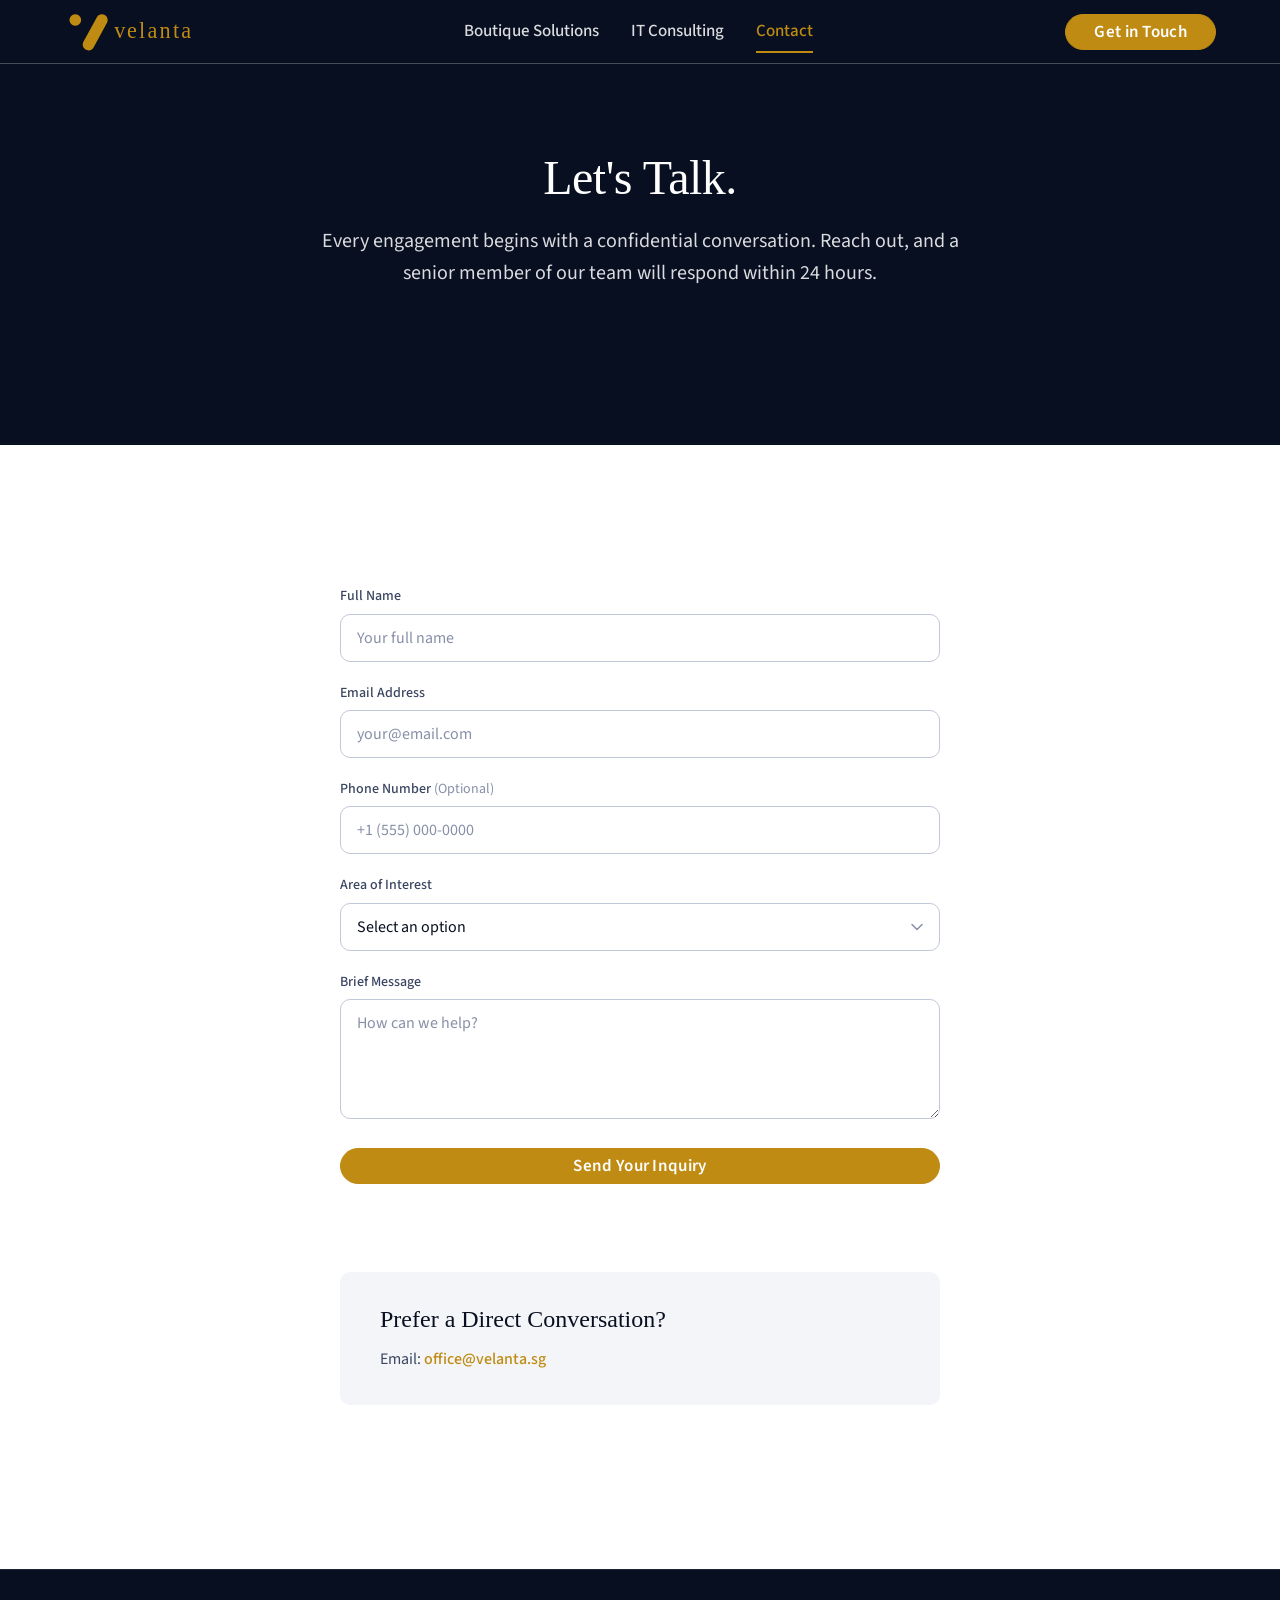
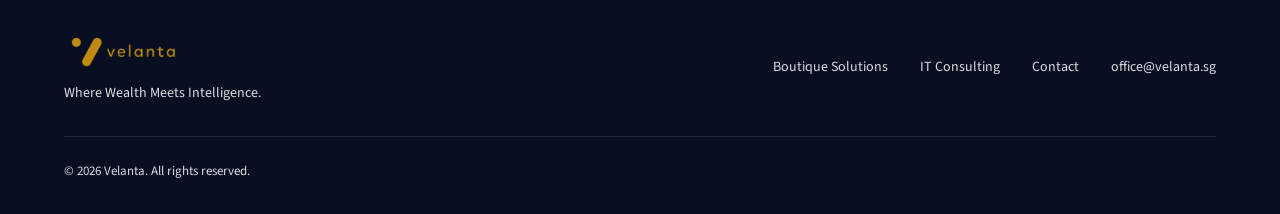
==== contact.html @ efe9484b "Initial commit: Velanta website Co-Authored-By: Claude Opus 4.6 (1M context) <noreply@anthropic.com>" ====
<!DOCTYPE html>
<html lang="en">
<head>
  <meta charset="UTF-8">
  <meta name="viewport" content="width=device-width, initial-scale=1.0">
  <title>Contact — Velanta</title>
  <link rel="preconnect" href="https://fonts.googleapis.com">
  <link rel="preconnect" href="https://fonts.gstatic.com" crossorigin>
  <link href="https://fonts.googleapis.com/css2?family=Source+Sans+3:wght@300;400;600&display=swap" rel="stylesheet">
  <link rel="stylesheet" href="styles.css">
</head>
<body>

<a href="#main" class="skip-link">Skip to content</a>

<!-- ── Navigation ── -->
<header class="nav">
  <div class="container">
    <a href="index.html" class="nav-logo">
        <img src="logo-nav.svg" alt="Velanta" class="logo-default">
        <img src="logo-nav.svg" alt="Velanta" class="logo-scrolled">
      </a>
    <nav class="nav-links">
      <a href="boutique.html" class="nav-link">Boutique Solutions</a>
      <a href="it-consulting.html" class="nav-link">IT Consulting</a>
      <a href="contact.html" class="nav-link nav-link--active">Contact</a>
    </nav>
    <button class="nav-hamburger" aria-label="Toggle menu" onclick="document.querySelector('.nav-mobile').classList.toggle('open'); document.querySelector('.nav').classList.toggle('menu-open')">
      <span></span><span></span><span></span>
    </button>
    <a href="contact.html" class="btn btn-primary nav-cta nav-cta-desktop">Get in Touch</a>
  </div>
  <div class="nav-mobile">
    <a href="boutique.html" class="nav-link">Boutique Solutions</a>
    <a href="it-consulting.html" class="nav-link">IT Consulting</a>
    <a href="contact.html" class="nav-link nav-link--active">Contact</a>
    <a href="contact.html" class="btn btn-primary">Get in Touch</a>
  </div>
</header>

<main id="main">

  <!-- ── Hero ── -->
  <section class="hero hero--inner">
    <div class="hero-bg" style="background-image: url('contact-hero-bg.jpg'); opacity: 0.6;"></div>
    <div class="container text-center">
      <h1>Let's Talk.</h1>
      <p class="body-lg" style="color: rgba(255,255,255,0.85);">Every engagement begins with a confidential conversation. Reach out, and a senior member of our team will respond within 24 hours.</p>
    </div>
  </section>

  <!-- ── Contact Form ── -->
  <section class="section reveal">
    <div class="container">
      <form class="form-card" onsubmit="return false;">
        <div class="form-group">
          <label for="name" class="form-label">Full Name</label>
          <input type="text" id="name" class="form-input" placeholder="Your full name">
        </div>
        <div class="form-group">
          <label for="email" class="form-label">Email Address</label>
          <input type="email" id="email" class="form-input" placeholder="your@email.com">
        </div>
        <div class="form-group">
          <label for="phone" class="form-label">Phone Number <span>(Optional)</span></label>
          <input type="tel" id="phone" class="form-input" placeholder="+1 (555) 000-0000">
        </div>
        <div class="form-group">
          <label for="interest" class="form-label">Area of Interest</label>
          <select id="interest" class="form-select">
            <option value="" disabled selected>Select an option</option>
            <option value="boutique">Boutique Solutions</option>
            <option value="it">IT Consulting</option>
            <option value="both">Both</option>
          </select>
        </div>
        <div class="form-group">
          <label for="message" class="form-label">Brief Message</label>
          <textarea id="message" class="form-textarea" rows="4" placeholder="How can we help?"></textarea>
        </div>
        <button type="submit" class="btn btn-primary btn-full">Send Your Inquiry</button>
      </form>

      <!-- ── Additional Info ── -->
      <div style="max-width: 600px; margin: 48px auto 0; background: var(--navy-05); padding: 32px 40px; border-radius: var(--radius-md);">
        <h3>Prefer a Direct Conversation?</h3>
        <p style="color: var(--text-secondary); font-size: 16px; line-height: 1.6; margin-top: 12px;">Email: <a href="mailto:office@velanta.sg" style="color: var(--gold); font-weight: 500;">office@velanta.sg</a></p>
      </div>
    </div>
  </section>


</main>

<!-- ── Footer ── -->
<footer class="footer">
  <div class="container">
    <div class="footer-inner">
      <div>
        <div class="footer-logo"><img src="logo-flat-gold.png" alt="Velanta" style="height: 44px;"></div>
        <p class="footer-tagline">Where Wealth Meets Intelligence.</p>
      </div>
      <div class="footer-links">
        <a href="boutique.html">Boutique Solutions</a>
        <a href="it-consulting.html">IT Consulting</a>
        <a href="contact.html">Contact</a>
        <a href="mailto:office@velanta.sg">office@velanta.sg</a>
      </div>
    </div>
    <p class="footer-bottom">&copy; 2026 Velanta. All rights reserved.</p>
  </div>
</footer>

<script>
window.addEventListener('scroll', function() {
  document.querySelector('.nav').classList.toggle('scrolled', window.scrollY > 50);
});
document.addEventListener('click', function(e) {
  var mobile = document.querySelector('.nav-mobile');
  var hamburger = document.querySelector('.nav-hamburger');
  if (!mobile.contains(e.target) && !hamburger.contains(e.target)) {
    mobile.classList.remove('open');
    document.querySelector('.nav').classList.remove('menu-open');
  }
});

// Scroll reveal
(function() {
  var els = document.querySelectorAll('.reveal, .reveal-stagger');
  if (!els.length) return;
  var io = new IntersectionObserver(function(entries) {
    entries.forEach(function(e) {
      if (e.isIntersecting) {
        e.target.classList.add('visible');
        io.unobserve(e.target);
      }
    });
  }, { threshold: 0.15, rootMargin: '0px 0px -40px 0px' });
  els.forEach(function(el) { io.observe(el); });
})();
</script>
</body>
</html>
---- styles.css ----
/* ══════════════════════════════════
   Velanta — Global Styles
   ══════════════════════════════════ */

/* ── Reset ── */
*, *::before, *::after { box-sizing: border-box; margin: 0; padding: 0; }
html { scroll-behavior: smooth; }

/* ── Animations (hero & CTA only) ── */
@keyframes fadeUp {
  from { opacity: 0; transform: translateY(32px); }
  to   { opacity: 1; transform: translateY(0); }
}
.reveal {
  opacity: 0;
  transform: translateY(32px);
  transition: opacity 1s cubic-bezier(0.22, 1, 0.36, 1),
              transform 1s cubic-bezier(0.22, 1, 0.36, 1);
}
.reveal.visible {
  opacity: 1;
  transform: translateY(0);
}
@media (prefers-reduced-motion: reduce) {
  .reveal { opacity: 1; transform: none; transition: none; }
}
body {
  font-family: 'Source Sans 3', sans-serif;
  color: #080F21;
  line-height: 1.6;
  background: #FFFFFF;
  -webkit-font-smoothing: antialiased;
}
img { max-width: 100%; display: block; }
a { text-decoration: none; color: inherit; }
ul { list-style: none; }

/* ── Tokens ── */
:root {
  --navy:        #080F21;
  --navy-80:     #1a2440;
  --navy-60:     #2e3d60;
  --navy-20:     #c1c8d8;
  --navy-10:     #e8eaf0;
  --navy-05:     #f4f5f8;
  --gold:        #BF8B12;
  --gold-light:  #d4a535;
  --gold-muted:  #f5e9c8;
  --gold-dark:   #8a6409;
  --white:       #FFFFFF;
  --text-primary:   #080F21;
  --text-secondary: #3a4560;
  --text-muted:     #8890a8;
  --border:      #e2e5ee;
  --border-strong: #c1c8d8;
  --radius-sm:   6px;
  --radius-md:   10px;
  --radius-lg:   14px;
  --radius-xl:   20px;
  --font-display: Georgia, 'Times New Roman', serif;
  --font-body:    'Source Sans 3', sans-serif;
}

/* ── Typography ── */
h1, h2, h3 { font-family: var(--font-display); font-weight: 400; }
h1 { font-size: 48px; letter-spacing: -0.5px; line-height: 1.15; }
h2 { font-size: 36px; letter-spacing: -0.3px; line-height: 1.2; }
h3 { font-size: 24px; line-height: 1.3; }
.body-lg { font-size: 20px; line-height: 1.6; }
.overline {
  font-family: var(--font-body);
  font-size: 13px;
  font-weight: 600;
  letter-spacing: 2px;
  text-transform: uppercase;
  color: var(--gold);
  display: block;
  margin-bottom: 16px;
}

.section-subtitle {
  color: var(--text-secondary);
  font-size: 18px;
  line-height: 1.7;
  max-width: 640px;
  margin: 16px auto 48px;
}

/* ── Layout ── */
.container {
  max-width: 1200px;
  margin: 0 auto;
  padding: 0 24px;
}
.section { padding: 100px 0; }
.section--light { background: var(--navy-05); }
.section--navy { background: var(--navy); color: var(--white); }
.text-center { text-align: center; }
.text-narrow {
  max-width: 720px;
  margin-left: auto;
  margin-right: auto;
}

/* ── Gold rule (decorative) ── */
.gold-rule {
  width: 60px;
  height: 2px;
  background: var(--gold);
  border: none;
  margin: 0 auto 40px;
}


/* ══════════════════════════════════
   Components
   ══════════════════════════════════ */

/* ── Buttons ── */
.btn {
  display: inline-flex;
  align-items: center;
  justify-content: center;
  gap: 8px;
  padding: 0 28px;
  height: 36px;
  line-height: 36px;
  border-radius: 100px;
  font-family: var(--font-body);
  font-size: 17px;
  font-weight: 600;
  cursor: pointer;
  border: 1.5px solid transparent;
  transition: background 0.2s, color 0.2s, border-color 0.2s, transform 0.15s;
  letter-spacing: 0.3px;
  box-sizing: border-box;
  text-decoration: none;
}
.btn:hover { transform: translateY(-1px); }
.btn-primary { background: var(--gold); color: var(--white); border-color: var(--gold); }
.btn-primary:hover { background: var(--navy); color: var(--white); border-color: var(--navy); }
.btn-dark { background: var(--navy); color: var(--white); border-color: var(--navy); }
.btn-dark:hover { background: var(--navy-80); border-color: var(--navy-80); }
.btn-ghost {
  background: transparent;
  color: var(--gold);
  border-color: var(--gold);
}
.btn-ghost:hover { background: var(--gold); color: var(--white); border-color: var(--gold); }
.btn-outline {
  background: transparent;
  color: var(--navy);
  border-color: var(--navy);
}
.btn-outline:hover { background: var(--navy-05); }
.btn-full { width: 100%; }

/* ── Cards ── */
.card {
  background: var(--white);
  border: 1px solid var(--border);
  border-radius: var(--radius-xl);
  padding: 48px 40px;
}
.card--accent { }
.card-icon {
  width: 48px;
  height: 48px;
  margin-bottom: 24px;
  color: var(--gold);
}
.card img {
  width: 100%;
  height: 200px;
  object-fit: cover;
  border-radius: var(--radius-lg);
  margin-bottom: 24px;
}
.card h3 { margin-bottom: 16px; }
.card p {
  color: var(--text-secondary);
  font-size: 16px;
  line-height: 1.6;
}
.card .btn { margin-top: 24px; }

/* ── Service grid ── */
.services-grid {
  display: flex;
  flex-wrap: wrap;
  justify-content: center;
  gap: 32px;
}
.services-grid > * {
  flex: 1 1 320px;
  min-width: 260px;
}
.services-grid--2col {
  display: grid;
  grid-template-columns: repeat(2, 1fr);
  gap: 32px;
}

/* ── Pillar sub-sections ── */
.pillar {
  display: grid;
  grid-template-columns: 1fr 1fr;
  gap: 56px;
  align-items: center;
  margin-top: 56px;
  text-align: left;
}
.pillar--reverse {
  direction: rtl;
}
.pillar--reverse > * {
  direction: ltr;
}
.pillar-image img {
  width: 100%;
  height: 480px;
  object-fit: cover;
  border-radius: var(--radius-xl);
}
.pillar-content h3 {
  font-size: 28px;
  margin-bottom: 16px;
}
.pillar-content p {
  color: var(--text-secondary);
  font-size: 16px;
  line-height: 1.7;
  margin-bottom: 24px;
}

/* 5-card layout: 3 top, 2 bottom centered */
.services-grid--5 {
  display: grid;
  grid-template-columns: repeat(6, 1fr);
  gap: 40px;
  margin-top: 48px;
}
.services-grid--5 > :nth-child(1) { grid-column: 1 / 3; }
.services-grid--5 > :nth-child(2) { grid-column: 3 / 5; }
.services-grid--5 > :nth-child(3) { grid-column: 5 / 7; }
.services-grid--5 > :nth-child(4) { grid-column: 2 / 4; }
.services-grid--5 > :nth-child(5) { grid-column: 4 / 6; }

/* 4-card layout: 2x2 centered grid */
.services-grid--4 {
  display: grid;
  grid-template-columns: repeat(6, 1fr);
  gap: 40px;
  margin-top: 48px;
}
.services-grid--4 > :nth-child(1) { grid-column: 1 / 4; }
.services-grid--4 > :nth-child(2) { grid-column: 4 / 7; }
.services-grid--4 > :nth-child(3) { grid-column: 1 / 4; }
.services-grid--4 > :nth-child(4) { grid-column: 4 / 7; }

.section--features { padding-bottom: 100px; }

/* ── Feature card (Why Velanta) ── */
.features-grid {
  display: grid;
  grid-template-columns: repeat(2, 1fr);
  gap: 48px 56px;
  margin-top: 64px;
  text-align: left;
}
.feature-card {
  display: flex;
  flex-direction: column;
}
.feature-card img {
  width: 100%;
  height: 280px;
  object-fit: cover;
  border-radius: var(--radius-xl);
  margin-bottom: 24px;
}
.feature-card h3 {
  font-family: var(--font-heading);
  font-size: 22px;
  font-weight: 700;
  color: var(--navy);
  margin-bottom: 16px;
  padding-bottom: 16px;
  border-bottom: 2px solid var(--gold);
  display: inline-block;
  align-self: flex-start;
}
.feature-card p {
  color: var(--text-secondary);
  font-size: 16px;
  line-height: 1.7;
}

/* ── Steps (Our Approach) ── */
.steps {
  display: flex;
  gap: 0;
  position: relative;
  margin-top: 48px;
}
.step {
  flex: 1;
  text-align: center;
  position: relative;
  padding: 0 16px;
}
.section--spacious { padding-top: 100px; padding-bottom: 100px; }
.step-number {
  width: 40px;
  height: 40px;
  border-radius: 50%;
  background: var(--gold);
  color: var(--white);
  font-family: var(--font-display);
  font-size: 18px;
  display: flex;
  align-items: center;
  justify-content: center;
  margin: 0 auto 16px;
  position: relative;
  z-index: 1;
}
.step h3 {
  font-size: 24px;
  margin-bottom: 8px;
}
.step p {
  font-size: 16px;
  color: var(--text-secondary);
  line-height: 1.6;
}
.steps::before {
  content: '';
  position: absolute;
  top: 20px;
  left: calc(12.5% + 20px);
  right: calc(12.5% + 20px);
  height: 1px;
  border-top: 1px dashed var(--gold);
  z-index: 0;
}

/* ── Badge pills ── */
.badge {
  display: inline-flex;
  align-items: center;
  padding: 6px 16px;
  border-radius: 100px;
  font-size: 14px;
  font-weight: 500;
}
.badge--navy { background: var(--navy-10); color: var(--navy); }
.badges { display: flex; gap: 12px; justify-content: center; margin-top: 32px; flex-wrap: wrap; }

/* ── Form Elements ── */
.form-group { margin-bottom: 20px; }
.form-label {
  display: block;
  font-size: 14px;
  font-weight: 500;
  color: var(--text-secondary);
  margin-bottom: 6px;
}
.form-label span { color: var(--text-muted); font-weight: 400; }
.form-input,
.form-select,
.form-textarea {
  width: 100%;
  padding: 12px 16px;
  border-radius: var(--radius-md);
  border: 1.5px solid var(--border-strong);
  font-family: var(--font-body);
  font-size: 16px;
  color: var(--text-primary);
  background: var(--white);
  outline: none;
  transition: border-color 0.2s, box-shadow 0.2s;
}
.form-input:focus,
.form-select:focus,
.form-textarea:focus {
  border-color: var(--gold);
  box-shadow: 0 0 0 3px rgba(191,139,18,0.12);
}
.form-input::placeholder,
.form-textarea::placeholder { color: var(--text-muted); }
.form-textarea { resize: vertical; min-height: 120px; }
.form-select {
  appearance: none;
  background-image: url("data:image/svg+xml,%3Csvg width='12' height='8' viewBox='0 0 12 8' fill='none' xmlns='http://www.w3.org/2000/svg'%3E%3Cpath d='M1 1.5L6 6.5L11 1.5' stroke='%238890a8' stroke-width='1.5' stroke-linecap='round' stroke-linejoin='round'/%3E%3C/svg%3E");
  background-repeat: no-repeat;
  background-position: right 16px center;
  padding-right: 44px;
}

/* ── Info card (contact page) ── */
.info-card {
  background: var(--navy-05);
  border-radius: var(--radius-lg);
  padding: 24px;
  border-left: 3px solid var(--navy-60);
}
.info-card h3 {
  font-family: var(--font-body);
  font-size: 16px;
  font-weight: 600;
  margin-bottom: 8px;
}
.info-card p {
  font-size: 14px;
  color: var(--text-secondary);
  line-height: 1.6;
}
.info-card a {
  color: var(--gold);
  font-weight: 500;
}
.info-card a:hover { text-decoration: underline; }
.info-grid {
  display: grid;
  grid-template-columns: 1fr 1fr;
  gap: 24px;
  margin-top: 32px;
}

/* ── Form card wrapper ── */
.form-card {
  max-width: 600px;
  margin: 0 auto;
  background: var(--white);
  border: none;
  padding: 40px 0;
}


/* ══════════════════════════════════
   Navigation
   ══════════════════════════════════ */
.nav {
  position: fixed;
  top: 0;
  left: 0;
  right: 0;
  z-index: 100;
  background: transparent;
  border-bottom: 1px solid rgba(255,255,255,0.25);
  height: 64px;
  transition: background 0.3s, border-color 0.3s, box-shadow 0.3s;
}
.nav.scrolled {
  background: rgba(255,255,255,0.88);
  border-bottom: 1px solid transparent;
  box-shadow: 0 2px 20px rgba(0,0,0,0.08);
  backdrop-filter: blur(12px);
  -webkit-backdrop-filter: blur(12px);
}
.nav .container {
  display: flex;
  align-items: center;
  height: 100%;
}
.nav-logo {
  flex-shrink: 0;
  display: flex;
  align-items: center;
  height: 100%;
}
.nav-logo img {
  height: 40px;
  width: auto;
}
.nav-logo .logo-scrolled { display: none; }
.nav.scrolled .logo-default { display: none; }
.nav.scrolled .logo-scrolled { display: block; }
.nav-links {
  display: flex;
  align-items: center;
  gap: 4px;
  flex: 1;
  justify-content: center;
}
.nav-link {
  font-size: 17px;
  font-weight: 500;
  color: rgba(255,255,255,0.85);
  padding: 8px 14px;
  position: relative;
  transition: color 0.3s;
}
.nav-link::after {
  content: '';
  position: absolute;
  bottom: 0;
  left: 14px;
  right: 14px;
  height: 2px;
  background: var(--gold);
  transform: scaleX(0);
  transform-origin: left;
  transition: transform 0.3s ease;
}
.nav-link:hover { color: var(--white); }
.nav-link:hover::after {
  transform: scaleX(1);
  transform-origin: left;
}
.nav-link--active { color: var(--gold); }
.nav-link--active::after { transform: scaleX(1); }
.nav.scrolled .nav-link { color: var(--text-primary); }
.nav.scrolled .nav-link:hover { color: var(--text-primary); }
.nav.scrolled .nav-link--active { color: var(--gold); }
.nav-cta.nav-cta-desktop { margin-left: auto; flex-shrink: 0; }

/* Hamburger */
.nav-hamburger {
  display: none;
  background: none;
  border: none;
  cursor: pointer;
  padding: 8px;
  margin-left: auto;
}
.nav-hamburger span {
  display: block;
  width: 22px;
  height: 2px;
  background: var(--white);
  margin: 5px 0;
  transition: transform 0.3s, opacity 0.3s, background 0.3s;
}
.nav.scrolled .nav-hamburger span { background: var(--navy); }

/* Menu open state — white bg on entire nav */
.nav.menu-open {
  background: var(--white);
  border-bottom: none;
  box-shadow: none;
}
.nav.menu-open .logo-default { display: none; }
.nav.menu-open .logo-scrolled { display: block; }
.nav.menu-open .nav-hamburger span { background: var(--navy); }
/* Hamburger → X animation */
.nav.menu-open .nav-hamburger span:nth-child(1) {
  transform: translateY(7px) rotate(45deg);
}
.nav.menu-open .nav-hamburger span:nth-child(2) {
  opacity: 0;
}
.nav.menu-open .nav-hamburger span:nth-child(3) {
  transform: translateY(-7px) rotate(-45deg);
}

.nav-mobile {
  display: none;
  position: absolute;
  top: 64px;
  left: 0;
  right: 0;
  background: var(--white);
  border-top: 1px solid var(--border);
  border-bottom: 1px solid var(--border);
  padding: 16px 24px;
  box-shadow: 0 8px 24px rgba(0,0,0,0.08);
}
.nav-mobile.open { display: flex; flex-direction: column; gap: 4px; }
.nav-mobile .nav-link {
  padding: 12px 16px;
  font-size: 16px;
  display: block;
  width: fit-content;
  color: var(--text-primary);
}
.nav-mobile .nav-link::after {
  left: 16px;
  right: 16px;
  bottom: 8px;
}
.nav-mobile .nav-link:hover { color: var(--gold); }
.nav-mobile .nav-link--active { color: var(--gold); }
.nav-mobile .btn {
  margin-top: 8px;
  text-align: center;
}


/* ══════════════════════════════════
   Hero
   ══════════════════════════════════ */
.hero {
  background: var(--navy);
  color: var(--white);
  text-align: center;
  position: relative;
  overflow: hidden;
  padding: 160px 0;
}
.hero--full {
  min-height: 90vh;
  display: flex;
  align-items: center;
  justify-content: center;
  padding: 0;
}
.hero--inner { padding: 150px 0 120px; }
.hero-bg {
  position: absolute;
  inset: 0;
  background-size: cover;
  background-position: center;
  opacity: 0.35;
}
/* Slideshow backgrounds */
.hero-slide {
  position: absolute;
  inset: 0;
  background-size: cover;
  background-position: center;
  opacity: 0;
  transition: opacity 1.2s ease-in-out;
}
.hero-slide.active { opacity: 0.35; }
/* Slideshow indicators */
.hero-indicators {
  position: absolute;
  bottom: 32px;
  right: 48px;
  z-index: 2;
  display: flex;
  align-items: center;
  gap: 16px;
}
.hero-bars {
  display: flex;
  gap: 6px;
}
.hero-bar {
  width: 32px;
  height: 3px;
  background: rgba(255,255,255,0.3);
  position: relative;
  overflow: hidden;
}
.hero-bar.done {
  background: rgba(255,255,255,0.5);
}
.hero-bar-fill {
  position: absolute;
  top: 0;
  left: 0;
  height: 100%;
  width: 0%;
  background: var(--white);
  transition: width 0.1s linear;
}
.hero-arrows {
  display: flex;
  gap: 12px;
  margin-left: 24px;
}
.hero-arrow {
  background: none;
  border: none;
  color: var(--white);
  font-size: 20px;
  cursor: pointer;
  padding: 4px;
  opacity: 0.7;
  transition: opacity 0.2s;
}
.hero-arrow:hover {
  opacity: 1;
}
.hero .container {
  position: relative;
  z-index: 1;
  animation: fadeUp 1.3s cubic-bezier(0.22, 1, 0.36, 1) 0.2s both;
}
.hero .overline { margin-bottom: 20px; }
.hero h1 { color: var(--white); margin-bottom: 20px; }
.hero--full h1 { font-size: 64px; }
.hero .body-lg {
  color: rgba(255,255,255,0.7);
  max-width: 640px;
  margin: 0 auto 36px;
}
.hero .hero-tagline {
  color: rgba(255,255,255,0.85);
  font-size: 20px;
  font-family: var(--font-body);
  font-weight: 300;
  letter-spacing: 0.5px;
}
.hero .btn { margin-top: 8px; }


/* ══════════════════════════════════
   CTA Section
   ══════════════════════════════════ */
.cta-section {
  background: var(--navy);
  color: var(--white);
  text-align: center;
  padding: 100px 0;
  border-radius: var(--radius-xl);
  margin: 80px 40px;
}
.cta-section h2 {
  color: var(--white);
  margin-bottom: 16px;
}
.cta-section p {
  color: rgba(255,255,255,0.85);
  max-width: 560px;
  margin: 0 auto 32px;
  font-size: 18px;
  line-height: 1.6;
}


/* ══════════════════════════════════
   Footer
   ══════════════════════════════════ */
.footer {
  background: var(--navy);
  color: var(--white);
  padding: 60px 0 32px;
  border-top: 1px solid rgba(255,255,255,0.1);
  margin-top: 64px;
}
.footer-inner {
  display: flex;
  justify-content: space-between;
  align-items: center;
  padding-bottom: 32px;
  border-bottom: 1px solid rgba(255,255,255,0.1);
  margin-bottom: 24px;
}
.footer-logo {
  font-family: var(--font-display);
  font-size: 22px;
  letter-spacing: 3px;
  color: var(--white);
}
.footer-tagline {
  font-size: 14px;
  color: rgba(255,255,255,0.85);
  margin-top: 8px;
}
.footer-links {
  display: flex;
  flex-direction: row;
  gap: 32px;
  align-items: center;
}
.footer-links a {
  font-size: 14px;
  color: rgba(255,255,255,0.85);
  transition: color 0.2s;
}
.footer-links a:hover { color: var(--gold); }
.footer-bottom {
  font-size: 13px;
  color: rgba(255,255,255,0.85);
}


/* ══════════════════════════════════
   Closing tagline
   ══════════════════════════════════ */
.closing-line {
  text-align: center;
  padding: 40px 0;
  font-size: 14px;
  color: var(--text-muted);
  font-family: var(--font-display);
  letter-spacing: 1px;
}


/* ══════════════════════════════════
   Skip to content (a11y)
   ══════════════════════════════════ */
.skip-link {
  position: absolute;
  top: -100px;
  left: 16px;
  background: var(--gold);
  color: var(--navy);
  padding: 8px 16px;
  border-radius: var(--radius-md);
  font-weight: 600;
  z-index: 200;
  transition: top 0.2s;
}
.skip-link:focus { top: 16px; }


/* ══════════════════════════════════
   Responsive — 1080px breakpoint
   ══════════════════════════════════ */
@media (max-width: 1080px) {
  /* Nav */
  .nav-links { display: none; }
  .nav-cta-desktop { display: none; }
  .nav-hamburger { display: block; }

  /* Grids */
  .services-grid--4 { grid-template-columns: 1fr 1fr; }
  .services-grid--4 > * { grid-column: auto !important; }
  .services-grid--5 { grid-template-columns: 1fr 1fr; }
  .services-grid--5 > * { grid-column: auto !important; }
  .features-grid { grid-template-columns: repeat(2, 1fr); }
}

/* ══════════════════════════════════
   Responsive — 768px breakpoint
   ══════════════════════════════════ */
@media (max-width: 768px) {
  h1 { font-size: 32px; }
  h2 { font-size: 28px; }
  h3 { font-size: 20px; }
  .body-lg { font-size: 17px; }
  .hero--full h1 { font-size: 40px; }
  .section { padding: 60px 0; }
  .hero { padding: 100px 0; }
  .hero--inner { padding: 112px 0 80px; }
  .cta-section { padding: 60px 0; margin-left: 16px; margin-right: 16px; }

  /* Grids */
  .services-grid--2col,
  .services-grid--4,
  .services-grid--5,
  .features-grid,
  .info-grid { grid-template-columns: 1fr; }
  .services-grid--4 > * { grid-column: auto !important; }
  .services-grid--5 > * { grid-column: auto !important; }
  .pillar, .pillar--reverse { grid-template-columns: 1fr; direction: ltr; gap: 24px; }

  /* Steps */
  .steps {
    flex-direction: column;
    gap: 32px;
  }
  .steps::before {
    top: 20px;
    bottom: 20px;
    left: 20px;
    right: auto;
    width: 1px;
    height: auto;
    border-top: none;
    border-left: 1px dashed var(--gold);
  }
  .step {
    text-align: left;
    display: flex;
    gap: 16px;
    align-items: flex-start;
    padding: 0;
  }
  .step-number { margin: 0; flex-shrink: 0; }
  .step h3 { font-size: 18px; }

  /* Footer */
  .footer-inner { flex-direction: column; gap: 40px; align-items: center; text-align: center; }
  .footer-logo img { margin: 0 auto; }
  .footer-links { text-align: center; flex-wrap: wrap; justify-content: center; gap: 16px; }
  .footer-bottom { text-align: center; }

  /* Form card */
  .form-card { padding: 24px; }
}
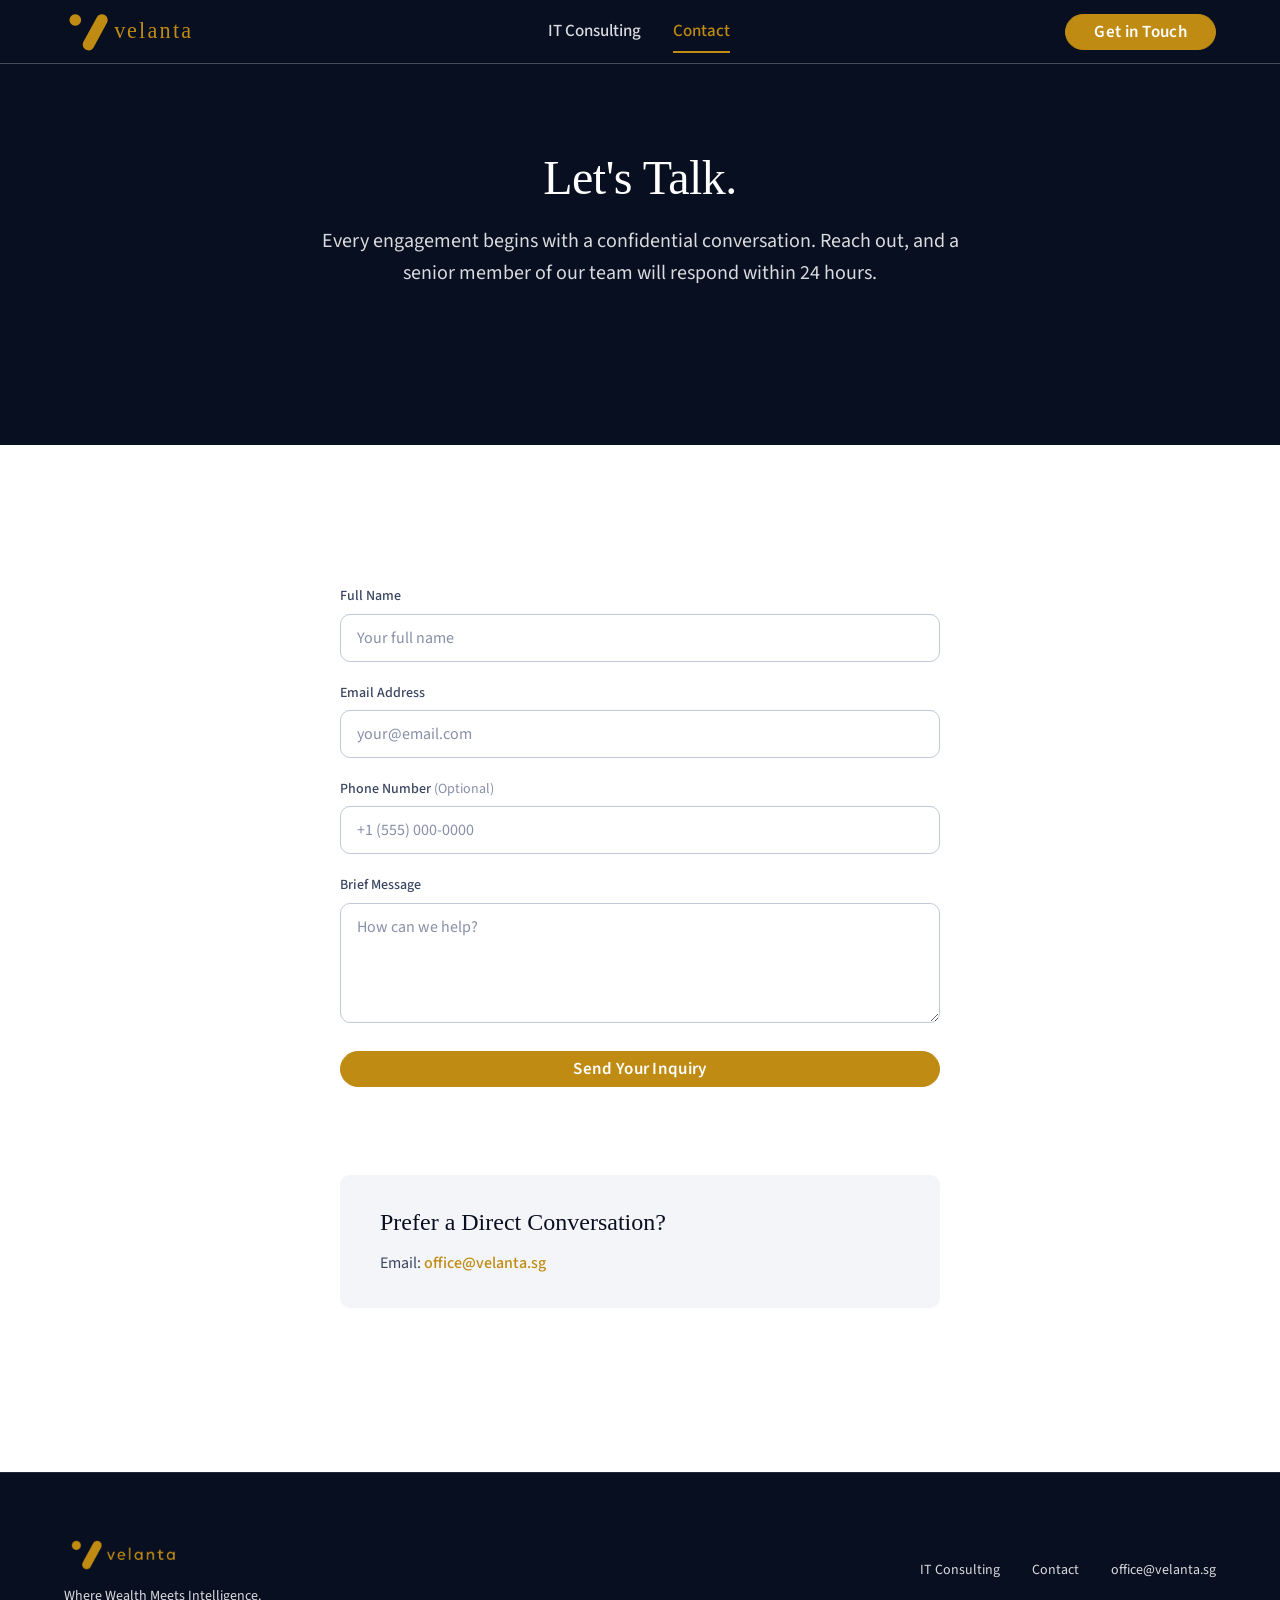
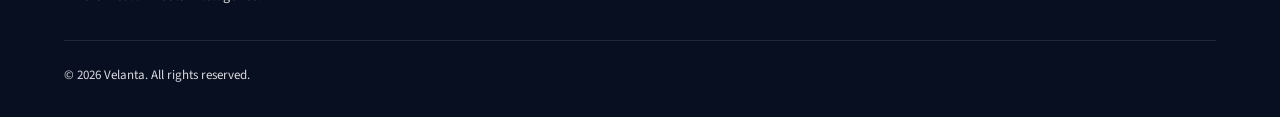
==== commit c02e26e2: "feat: retire Boutique Solutions practice IT consulting becomes the only offering.  - Remove Boutique" ====
--- a/contact.html
+++ b/contact.html
@@ -1,5 +1,6 @@
 <!DOCTYPE html>
 <html lang="en">
+
 <head>
   <meta charset="UTF-8">
   <meta name="viewport" content="width=device-width, initial-scale=1.0">
@@ -9,135 +10,173 @@
   <link href="https://fonts.googleapis.com/css2?family=Source+Sans+3:wght@300;400;600&display=swap" rel="stylesheet">
   <link rel="stylesheet" href="styles.css">
 </head>
+
 <body>
 
-<a href="#main" class="skip-link">Skip to content</a>
+  <a href="#main" class="skip-link">Skip to content</a>
 
-<!-- ── Navigation ── -->
-<header class="nav">
-  <div class="container">
-    <a href="index.html" class="nav-logo">
+  <!-- ── Navigation ── -->
+  <header class="nav">
+    <div class="container">
+      <a href="index.html" class="nav-logo">
         <img src="logo-nav.svg" alt="Velanta" class="logo-default">
         <img src="logo-nav.svg" alt="Velanta" class="logo-scrolled">
       </a>
-    <nav class="nav-links">
-      <a href="boutique.html" class="nav-link">Boutique Solutions</a>
+      <nav class="nav-links">
+        <a href="it-consulting.html" class="nav-link">IT Consulting</a>
+        <a href="contact.html" class="nav-link nav-link--active">Contact</a>
+      </nav>
+      <button class="nav-hamburger" aria-label="Toggle menu"
+        onclick="document.querySelector('.nav-mobile').classList.toggle('open'); document.querySelector('.nav').classList.toggle('menu-open')">
+        <span></span><span></span><span></span>
+      </button>
+      <a href="contact.html" class="btn btn-primary nav-cta nav-cta-desktop">Get in Touch</a>
+    </div>
+    <div class="nav-mobile">
       <a href="it-consulting.html" class="nav-link">IT Consulting</a>
       <a href="contact.html" class="nav-link nav-link--active">Contact</a>
-    </nav>
-    <button class="nav-hamburger" aria-label="Toggle menu" onclick="document.querySelector('.nav-mobile').classList.toggle('open'); document.querySelector('.nav').classList.toggle('menu-open')">
-      <span></span><span></span><span></span>
-    </button>
-    <a href="contact.html" class="btn btn-primary nav-cta nav-cta-desktop">Get in Touch</a>
-  </div>
-  <div class="nav-mobile">
-    <a href="boutique.html" class="nav-link">Boutique Solutions</a>
-    <a href="it-consulting.html" class="nav-link">IT Consulting</a>
-    <a href="contact.html" class="nav-link nav-link--active">Contact</a>
-    <a href="contact.html" class="btn btn-primary">Get in Touch</a>
-  </div>
-</header>
+      <a href="contact.html" class="btn btn-primary">Get in Touch</a>
+    </div>
+  </header>
 
-<main id="main">
+  <main id="main">
 
-  <!-- ── Hero ── -->
-  <section class="hero hero--inner">
-    <div class="hero-bg" style="background-image: url('contact-hero-bg.jpg'); opacity: 0.6;"></div>
-    <div class="container text-center">
-      <h1>Let's Talk.</h1>
-      <p class="body-lg" style="color: rgba(255,255,255,0.85);">Every engagement begins with a confidential conversation. Reach out, and a senior member of our team will respond within 24 hours.</p>
-    </div>
-  </section>
+    <!-- ── Hero ── -->
+    <section class="hero hero--inner">
+      <div class="hero-bg" style="background-image: url('contact-hero-bg.jpg'); opacity: 0.6;"></div>
+      <div class="container text-center">
+        <h1>Let's Talk.</h1>
+        <p class="body-lg" style="color: rgba(255,255,255,0.85);">Every engagement begins with a confidential
+          conversation. Reach out, and a senior member of our team will respond within 24 hours.</p>
+      </div>
+    </section>
 
-  <!-- ── Contact Form ── -->
-  <section class="section reveal">
-    <div class="container">
-      <form class="form-card" onsubmit="return false;">
-        <div class="form-group">
-          <label for="name" class="form-label">Full Name</label>
-          <input type="text" id="name" class="form-input" placeholder="Your full name">
+    <!-- ── Contact Form ── -->
+    <section class="section reveal">
+      <div class="container">
+        <form class="form-card" id="contact-form">
+          <input type="hidden" name="access_key" value="c5101262-4ab4-4a49-b063-26eef555d3d7">
+          <input type="hidden" name="subject" value="New Inquiry from Velanta Website">
+          <input type="hidden" name="from_name" value="Velanta Website">
+          <input type="checkbox" name="botcheck" style="display: none;">
+          <div class="form-group">
+            <label for="name" class="form-label">Full Name</label>
+            <input type="text" id="name" name="name" class="form-input" placeholder="Your full name" required>
+          </div>
+          <div class="form-group">
+            <label for="email" class="form-label">Email Address</label>
+            <input type="email" id="email" name="email" class="form-input" placeholder="your@email.com" required>
+          </div>
+          <div class="form-group">
+            <label for="phone" class="form-label">Phone Number <span>(Optional)</span></label>
+            <input type="tel" id="phone" name="phone" class="form-input" placeholder="+1 (555) 000-0000">
+          </div>
+          <div class="form-group">
+            <label for="message" class="form-label">Brief Message</label>
+            <textarea id="message" name="message" class="form-textarea" rows="4" placeholder="How can we help?"
+              required></textarea>
+          </div>
+          <button type="submit" class="btn btn-primary btn-full" id="submit-btn">Send Your Inquiry</button>
+          <div id="form-status" style="margin-top: 16px; text-align: center; display: none;"></div>
+        </form>
+
+        <!-- ── Additional Info ── -->
+        <div
+          style="max-width: 600px; margin: 48px auto 0; background: var(--navy-05); padding: 32px 40px; border-radius: var(--radius-md);">
+          <h3>Prefer a Direct Conversation?</h3>
+          <p style="color: var(--text-secondary); font-size: 16px; line-height: 1.6; margin-top: 12px;">Email: <a
+              href="mailto:office@velanta.sg" style="color: var(--gold); font-weight: 500;">office@velanta.sg</a></p>
         </div>
-        <div class="form-group">
-          <label for="email" class="form-label">Email Address</label>
-          <input type="email" id="email" class="form-input" placeholder="your@email.com">
-        </div>
-        <div class="form-group">
-          <label for="phone" class="form-label">Phone Number <span>(Optional)</span></label>
-          <input type="tel" id="phone" class="form-input" placeholder="+1 (555) 000-0000">
-        </div>
-        <div class="form-group">
-          <label for="interest" class="form-label">Area of Interest</label>
-          <select id="interest" class="form-select">
-            <option value="" disabled selected>Select an option</option>
-            <option value="boutique">Boutique Solutions</option>
-            <option value="it">IT Consulting</option>
-            <option value="both">Both</option>
-          </select>
-        </div>
-        <div class="form-group">
-          <label for="message" class="form-label">Brief Message</label>
-          <textarea id="message" class="form-textarea" rows="4" placeholder="How can we help?"></textarea>
-        </div>
-        <button type="submit" class="btn btn-primary btn-full">Send Your Inquiry</button>
-      </form>
-
-      <!-- ── Additional Info ── -->
-      <div style="max-width: 600px; margin: 48px auto 0; background: var(--navy-05); padding: 32px 40px; border-radius: var(--radius-md);">
-        <h3>Prefer a Direct Conversation?</h3>
-        <p style="color: var(--text-secondary); font-size: 16px; line-height: 1.6; margin-top: 12px;">Email: <a href="mailto:office@velanta.sg" style="color: var(--gold); font-weight: 500;">office@velanta.sg</a></p>
       </div>
-    </div>
-  </section>
+    </section>
 
 
-</main>
+  </main>
 
-<!-- ── Footer ── -->
-<footer class="footer">
-  <div class="container">
-    <div class="footer-inner">
-      <div>
-        <div class="footer-logo"><img src="logo-flat-gold.png" alt="Velanta" style="height: 44px;"></div>
-        <p class="footer-tagline">Where Wealth Meets Intelligence.</p>
+  <!-- ── Footer ── -->
+  <footer class="footer">
+    <div class="container">
+      <div class="footer-inner">
+        <div>
+          <div class="footer-logo"><img src="logo-flat-gold.png" alt="Velanta" style="height: 44px;"></div>
+          <p class="footer-tagline">Where Wealth Meets Intelligence.</p>
+        </div>
+        <div class="footer-links">
+          <a href="it-consulting.html">IT Consulting</a>
+          <a href="contact.html">Contact</a>
+          <a href="mailto:phuong.vuha@8seneca.com">office@velanta.sg</a>
+        </div>
       </div>
-      <div class="footer-links">
-        <a href="boutique.html">Boutique Solutions</a>
-        <a href="it-consulting.html">IT Consulting</a>
-        <a href="contact.html">Contact</a>
-        <a href="mailto:office@velanta.sg">office@velanta.sg</a>
-      </div>
+      <p class="footer-bottom">&copy; 2026 Velanta. All rights reserved.</p>
     </div>
-    <p class="footer-bottom">&copy; 2026 Velanta. All rights reserved.</p>
-  </div>
-</footer>
+  </footer>
 
-<script>
-window.addEventListener('scroll', function() {
-  document.querySelector('.nav').classList.toggle('scrolled', window.scrollY > 50);
-});
-document.addEventListener('click', function(e) {
-  var mobile = document.querySelector('.nav-mobile');
-  var hamburger = document.querySelector('.nav-hamburger');
-  if (!mobile.contains(e.target) && !hamburger.contains(e.target)) {
-    mobile.classList.remove('open');
-    document.querySelector('.nav').classList.remove('menu-open');
-  }
-});
-
-// Scroll reveal
-(function() {
-  var els = document.querySelectorAll('.reveal, .reveal-stagger');
-  if (!els.length) return;
-  var io = new IntersectionObserver(function(entries) {
-    entries.forEach(function(e) {
-      if (e.isIntersecting) {
-        e.target.classList.add('visible');
-        io.unobserve(e.target);
+  <script>
+    window.addEventListener('scroll', function () {
+      document.querySelector('.nav').classList.toggle('scrolled', window.scrollY > 50);
+    });
+    document.addEventListener('click', function (e) {
+      var mobile = document.querySelector('.nav-mobile');
+      var hamburger = document.querySelector('.nav-hamburger');
+      if (!mobile.contains(e.target) && !hamburger.contains(e.target)) {
+        mobile.classList.remove('open');
+        document.querySelector('.nav').classList.remove('menu-open');
       }
     });
-  }, { threshold: 0.15, rootMargin: '0px 0px -40px 0px' });
-  els.forEach(function(el) { io.observe(el); });
-})();
-</script>
+
+    // Contact form submission
+    (function () {
+      var form = document.getElementById('contact-form');
+      var btn = document.getElementById('submit-btn');
+      var status = document.getElementById('form-status');
+
+      form.addEventListener('submit', function (e) {
+        e.preventDefault();
+        btn.disabled = true;
+        btn.textContent = 'Sending…';
+        status.style.display = 'none';
+
+        var data = new FormData(form);
+        fetch('https://api.web3forms.com/submit', {
+          method: 'POST',
+          body: data
+        }).then(function (res) {
+          return res.json();
+        }).then(function (json) {
+          if (json.success) {
+            status.style.display = 'block';
+            status.style.color = '#2ecc71';
+            status.textContent = 'Thank you! Your inquiry has been sent. We will respond within 24 hours.';
+            form.reset();
+          } else {
+            throw new Error(json.message || 'Submission failed');
+          }
+        }).catch(function (err) {
+          status.style.display = 'block';
+          status.style.color = '#e74c3c';
+          status.textContent = 'Something went wrong. Please email us directly at office@velanta.sg';
+        }).finally(function () {
+          btn.disabled = false;
+          btn.textContent = 'Send Your Inquiry';
+        });
+      });
+    })();
+
+    // Scroll reveal
+    (function () {
+      var els = document.querySelectorAll('.reveal, .reveal-stagger');
+      if (!els.length) return;
+      var io = new IntersectionObserver(function (entries) {
+        entries.forEach(function (e) {
+          if (e.isIntersecting) {
+            e.target.classList.add('visible');
+            io.unobserve(e.target);
+          }
+        });
+      }, { threshold: 0.15, rootMargin: '0px 0px -40px 0px' });
+      els.forEach(function (el) { io.observe(el); });
+    })();
+  </script>
 </body>
-</html>
+
+</html>
